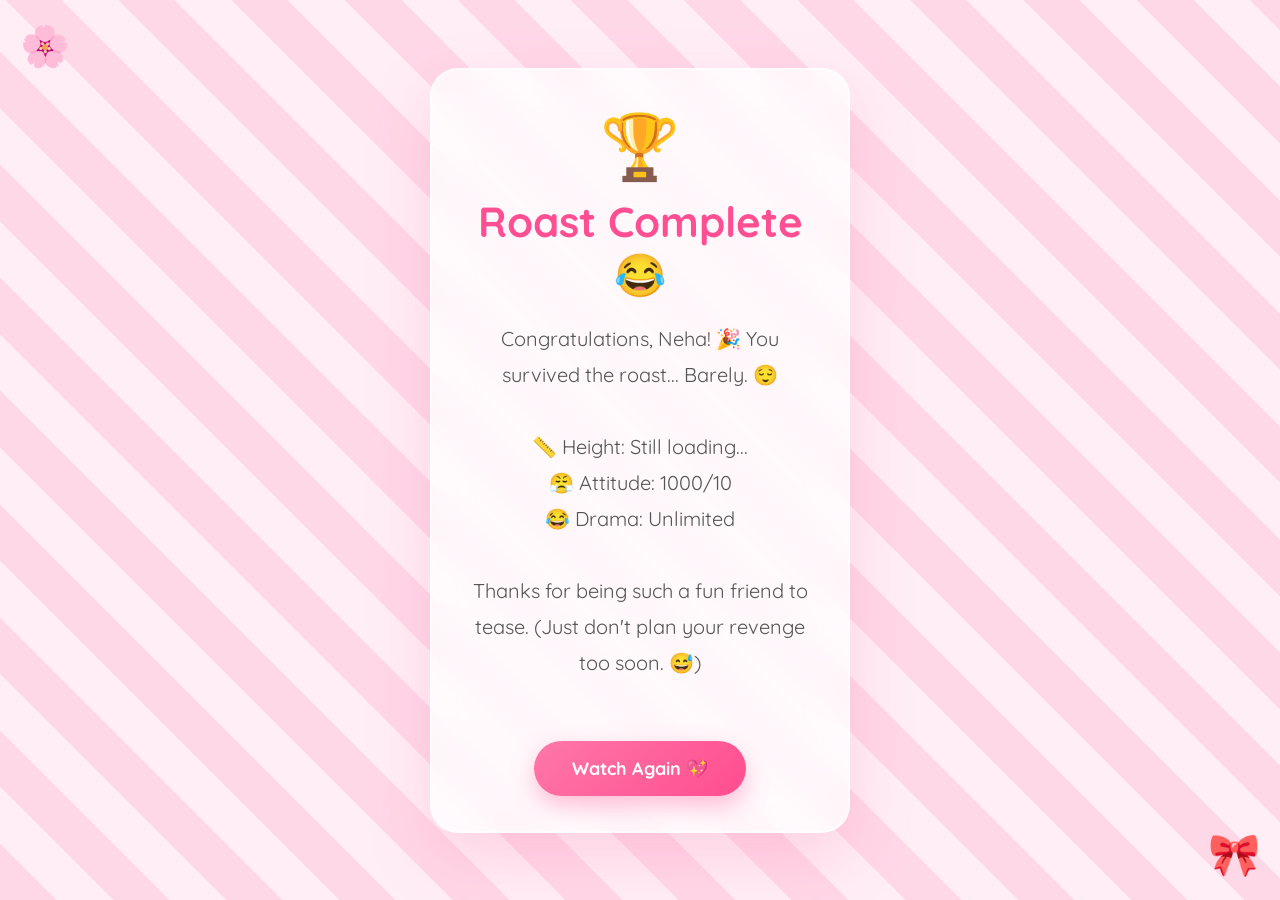
==== ending.html @ 108d6281 "Initial project upload" ====
<!DOCTYPE html>
<html lang="en">
<head>
<meta charset="UTF-8">
<meta name="viewport" content="width=device-width, initial-scale=1.0">

<title>Mission Complete 🎉</title>

<link rel="preconnect" href="https://fonts.googleapis.com">
<link href="https://fonts.googleapis.com/css2?family=Quicksand:wght@400;700&display=swap" rel="stylesheet">

<link rel="stylesheet" href="css/style.css">

<style>

body{
display:flex;
justify-content:center;
align-items:center;
height:100vh;
overflow:hidden;
}

.card{
max-width:520px;
}

h1{
font-size:42px;
color:#ff4f93;
margin-bottom:20px;
}

p{
font-size:20px;
line-height:1.8;
color:#555;
}

button{
margin-top:30px;
}

.confetti{
position:fixed;
top:-20px;
font-size:24px;
pointer-events:none;
animation:fall linear forwards;
}

@keyframes fall{

0%{
transform:translateY(-20px) rotate(0deg);
opacity:1;
}

100%{
transform:translateY(110vh) rotate(720deg);
opacity:0;
}

}

</style>

</head>

<body>

<div class="bg"></div>

<div id="hearts"></div>

<div class="card">

<div class="emoji">🏆</div>

<h1>Roast Complete 😂</h1>

<p>

Congratulations, Neha! 🎉

You survived the roast...

Barely. 😌

<br><br>

📏 Height:
Still loading...

<br>

😤 Attitude:
1000/10

<br>

😂 Drama:
Unlimited

<br><br>

Thanks for being such a fun friend to tease.
(Just don't plan your revenge too soon. 😅)

</p>

<button onclick="restart()">

Watch Again 💖

</button>

</div>

<script>

// Restart
function restart(){

window.location.href="index.html";

}

// Hearts

const hearts=document.getElementById("hearts");

const emojis=["💖","💕","🌸","✨"];

function heart(){

const h=document.createElement("span");

h.className="heart";

h.innerHTML=emojis[Math.floor(Math.random()*emojis.length)];

h.style.left=Math.random()*100+"vw";

h.style.animationDuration=(4+Math.random()*4)+"s";

h.style.fontSize=(18+Math.random()*20)+"px";

hearts.appendChild(h);

setTimeout(()=>h.remove(),8000);

}

setInterval(heart,350);

// Confetti

const confettiEmoji=["🎉","✨","💖","🌸","🎀","🎊"];

function confetti(){

const c=document.createElement("span");

c.className="confetti";

c.innerHTML=confettiEmoji[Math.floor(Math.random()*confettiEmoji.length)];

c.style.left=Math.random()*100+"vw";

c.style.animationDuration=(3+Math.random()*3)+"s";

document.body.appendChild(c);

setTimeout(()=>c.remove(),6000);

}

setInterval(confetti,180);

</script>

</body>
</html>
---- css/style.css ----
/* ---------- GOOGLE FONT ---------- */
@import url('https://fonts.googleapis.com/css2?family=Quicksand:wght@400;600;700&display=swap');

*{
margin:0;
padding:0;
box-sizing:border-box;
font-family:'Quicksand',sans-serif;
}

body{

height:100vh;
overflow:hidden;
display:flex;
justify-content:center;
align-items:center;
background:#ffeaf4;
position:relative;

}

/* Background stripes */

.bg{

position:fixed;
inset:0;

background:
repeating-linear-gradient(
45deg,
#ffd8e8 0px,
#ffd8e8 40px,
#ffeef6 40px,
#ffeef6 80px
);

z-index:-3;

animation:bgMove 18s linear infinite;

}

@keyframes bgMove{

0%{
background-position:0 0;
}

100%{
background-position:300px 300px;
}

}

/* Floating hearts */

#hearts{

position:fixed;
inset:0;
pointer-events:none;
overflow:hidden;

}

.heart{

position:absolute;

font-size:24px;

animation:floatHeart linear forwards;

opacity:.8;

}

@keyframes floatHeart{

0%{

transform:translateY(110vh) scale(.4);

opacity:0;

}

15%{

opacity:1;

}

100%{

transform:translateY(-120px) scale(1.2) rotate(360deg);

opacity:0;

}

}

/* Card */

.card{

width:min(90%,420px);

background:rgba(255,255,255,.75);

backdrop-filter:blur(18px);

border-radius:28px;

padding:35px;

text-align:center;

box-shadow:
0 25px 60px rgba(255,122,170,.25);

border:2px solid rgba(255,255,255,.6);

animation:pop .8s ease;

}

@keyframes pop{

from{

opacity:0;

transform:translateY(30px) scale(.9);

}

to{

opacity:1;

transform:translateY(0) scale(1);

}

}

.emoji{

font-size:64px;

animation:bounce 2s infinite;

margin-bottom:10px;

}

@keyframes bounce{

0%,100%{

transform:translateY(0);

}

50%{

transform:translateY(-10px);

}

}

h1{

color:#ff5b9b;

font-size:36px;

margin-bottom:18px;

}

p{

font-size:18px;

line-height:1.8;

color:#555;

margin-bottom:30px;

}

button{

border:none;

outline:none;

padding:16px 38px;

border-radius:999px;

cursor:pointer;

font-size:18px;

font-weight:700;

background:linear-gradient(135deg,#ff77a8,#ff4d8f);

color:white;

transition:.3s;

box-shadow:0 10px 25px rgba(255,77,143,.35);

}

button:hover{

transform:translateY(-4px) scale(1.05);

}

button:active{

transform:scale(.96);

}

/* Cute corner decorations */

body::before{

content:"🌸";

position:absolute;

top:20px;

left:20px;

font-size:40px;

animation:spinSlow 10s linear infinite;

}

body::after{

content:"🎀";

position:absolute;

right:20px;

bottom:20px;

font-size:42px;

animation:spinSlow 10s linear infinite reverse;

}

@keyframes spinSlow{

from{

transform:rotate(0);

}

to{

transform:rotate(360deg);

}

}

@media(max-width:600px){

.card{

padding:28px;

}

h1{

font-size:30px;

}

p{

font-size:16px;

}

button{

width:100%;

}

}
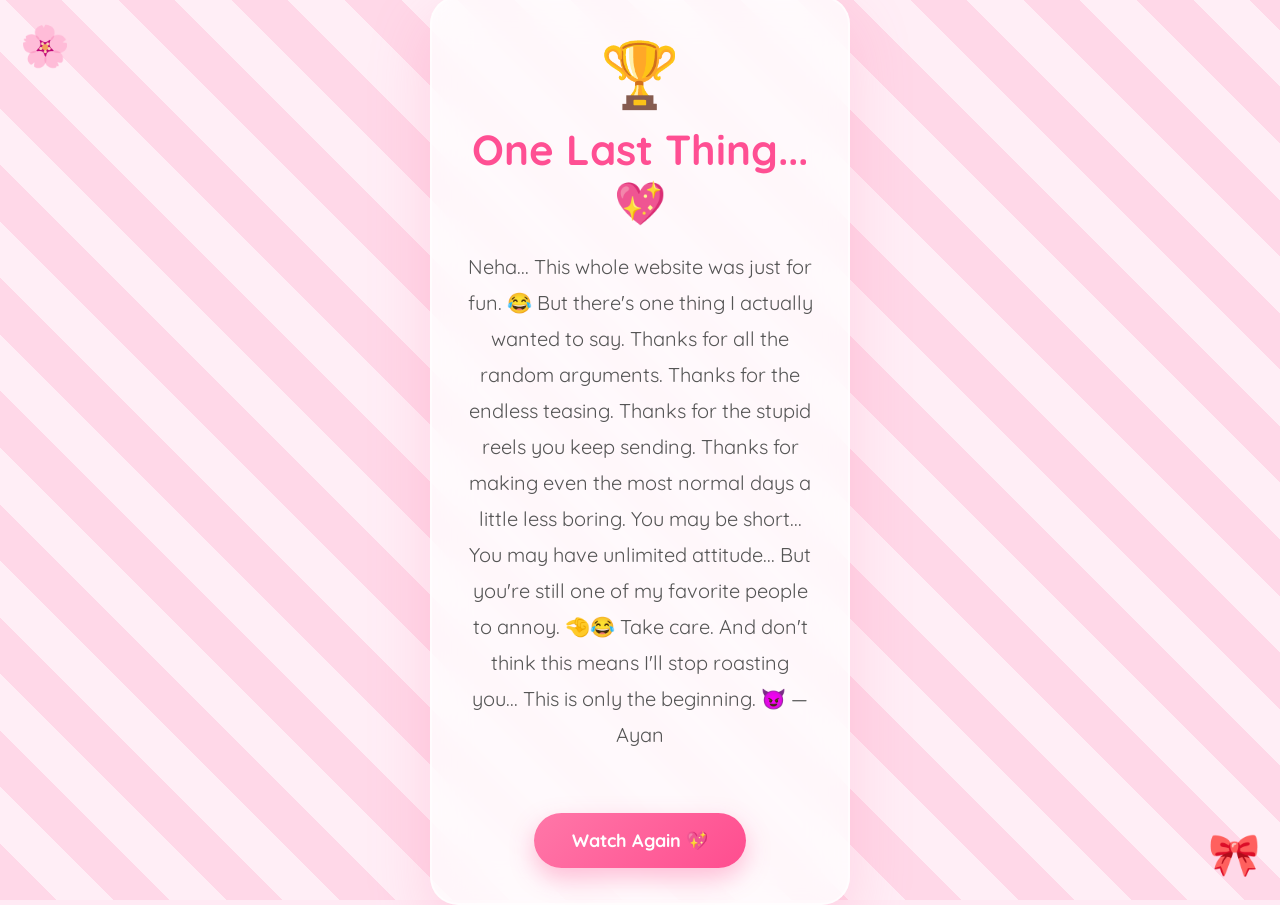
==== commit e0b41207: "add them" ====
--- a/ending.html
+++ b/ending.html
@@ -77,35 +77,37 @@
 
 <div class="emoji">🏆</div>
 
-<h1>Roast Complete 😂</h1>
+<h1>One Last Thing... 💖</h1>
 
 <p>
 
-Congratulations, Neha! 🎉
+Neha...
 
-You survived the roast...
+This whole website was just for fun. 😂
 
-Barely. 😌
+But there's one thing I actually wanted to say.
 
-<br><br>
+Thanks for all the random arguments.
 
-📏 Height:
-Still loading...
+Thanks for the endless teasing.
 
-<br>
+Thanks for the stupid reels you keep sending.
 
-😤 Attitude:
-1000/10
+Thanks for making even the most normal days a little less boring.
 
-<br>
+You may be short...
 
-😂 Drama:
-Unlimited
+You may have unlimited attitude...
 
-<br><br>
+But you're still one of my favorite people to annoy. 🤏😂
 
-Thanks for being such a fun friend to tease.
-(Just don't plan your revenge too soon. 😅)
+Take care.
+
+And don't think this means I'll stop roasting you...
+
+This is only the beginning. 😈
+
+— Ayan
 
 </p>
 
